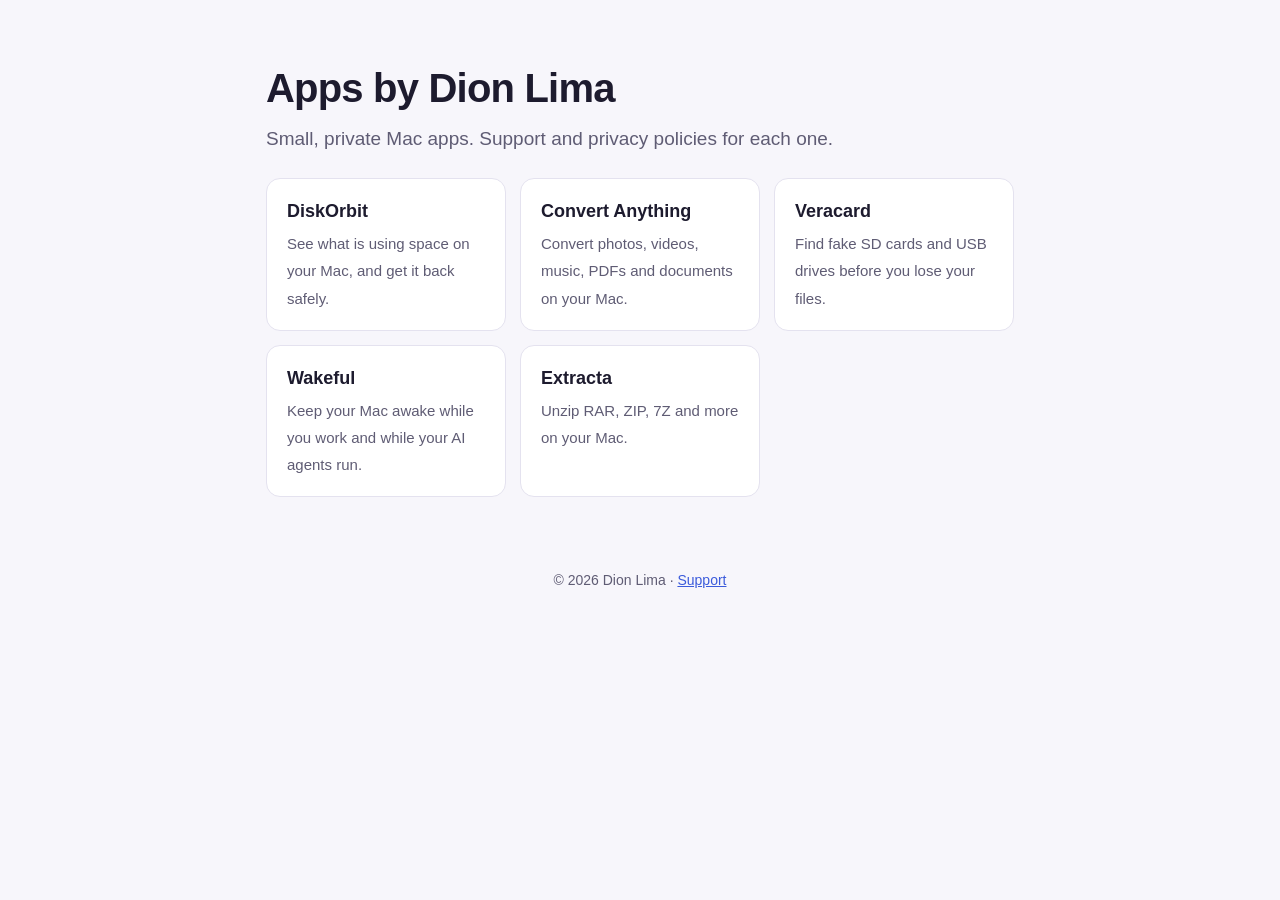
==== index.html @ 75b4b646 "Support and privacy pages for DiskOrbit, Convert Anything and Veracard Co-Authored-By: Claude Opus 5" ====
<!doctype html>
<html lang="en">
<head>
<meta charset="utf-8">
<meta name="viewport" content="width=device-width, initial-scale=1">
<title>Apps by Dion Lima</title>
<link rel="stylesheet" href="style.css">
</head>
<body>
<main>
<h1>Apps by Dion Lima</h1>
<p class="lead">Small, private Mac apps. Support and privacy policies for each one.</p>
<div class="grid">
<a class="card" href="diskorbit/"><strong>DiskOrbit</strong><span>See what is using space on your Mac, and get it back safely.</span></a>
<a class="card" href="convert-anything/"><strong>Convert Anything</strong><span>Convert photos, videos, music, PDFs and documents on your Mac.</span></a>
<a class="card" href="veracard/"><strong>Veracard</strong><span>Find fake SD cards and USB drives before you lose your files.</span></a>
<a class="card" href="https://dionlima1.github.io/wakeful/"><strong>Wakeful</strong><span>Keep your Mac awake while you work and while your AI agents run.</span></a>
<a class="card" href="https://dionlima1.github.io/extracta/"><strong>Extracta</strong><span>Unzip RAR, ZIP, 7Z and more on your Mac.</span></a>
</div>
</main>
<footer>© 2026 Dion Lima · <a href="https://github.com/dionlima1/apps/issues">Support</a></footer>
</body>
</html>
---- style.css ----
:root { --bg:#f7f6fb; --surface:#fff; --ink:#1d1b2e; --muted:#5f5c74; --accent:#3b5bdb; --line:#e4e2ef; }
@media (prefers-color-scheme: dark) { :root { --bg:#0f0e1f; --surface:#1a1930; --ink:#f1f0f8; --muted:#a9a6c2; --accent:#8ea2ff; --line:#2c2a47; } }
* { box-sizing: border-box; }
body { margin:0; background:var(--bg); color:var(--ink); font:17px/1.6 -apple-system,BlinkMacSystemFont,"SF Pro Text","Helvetica Neue",sans-serif; }
main { max-width:780px; margin:0 auto; padding:48px 16px 64px; }
a { color:var(--accent); }
h1 { font-size:clamp(30px,5vw,40px); letter-spacing:-0.02em; margin:8px 0 4px; }
h2 { font-size:22px; margin-top:36px; }
.lead { color:var(--muted); font-size:19px; margin-top:0; }
.meta { color:var(--muted); }
section, details, .card { background:var(--surface); border:1px solid var(--line); border-radius:14px; }
section { padding:8px 22px 18px; margin-top:24px; }
details { padding:14px 18px; margin:10px 0; }
summary { cursor:pointer; font-weight:600; }
details p { color:var(--muted); margin:10px 0 0; }
.grid { display:grid; grid-template-columns:repeat(auto-fit,minmax(220px,1fr)); gap:14px; margin-top:24px; }
.card { padding:18px 20px; text-decoration:none; color:inherit; display:block; }
.card strong { display:block; font-size:18px; margin-bottom:4px; }
.card span { color:var(--muted); font-size:15px; }
footer { text-align:center; color:var(--muted); font-size:14px; padding:8px 16px 40px; }
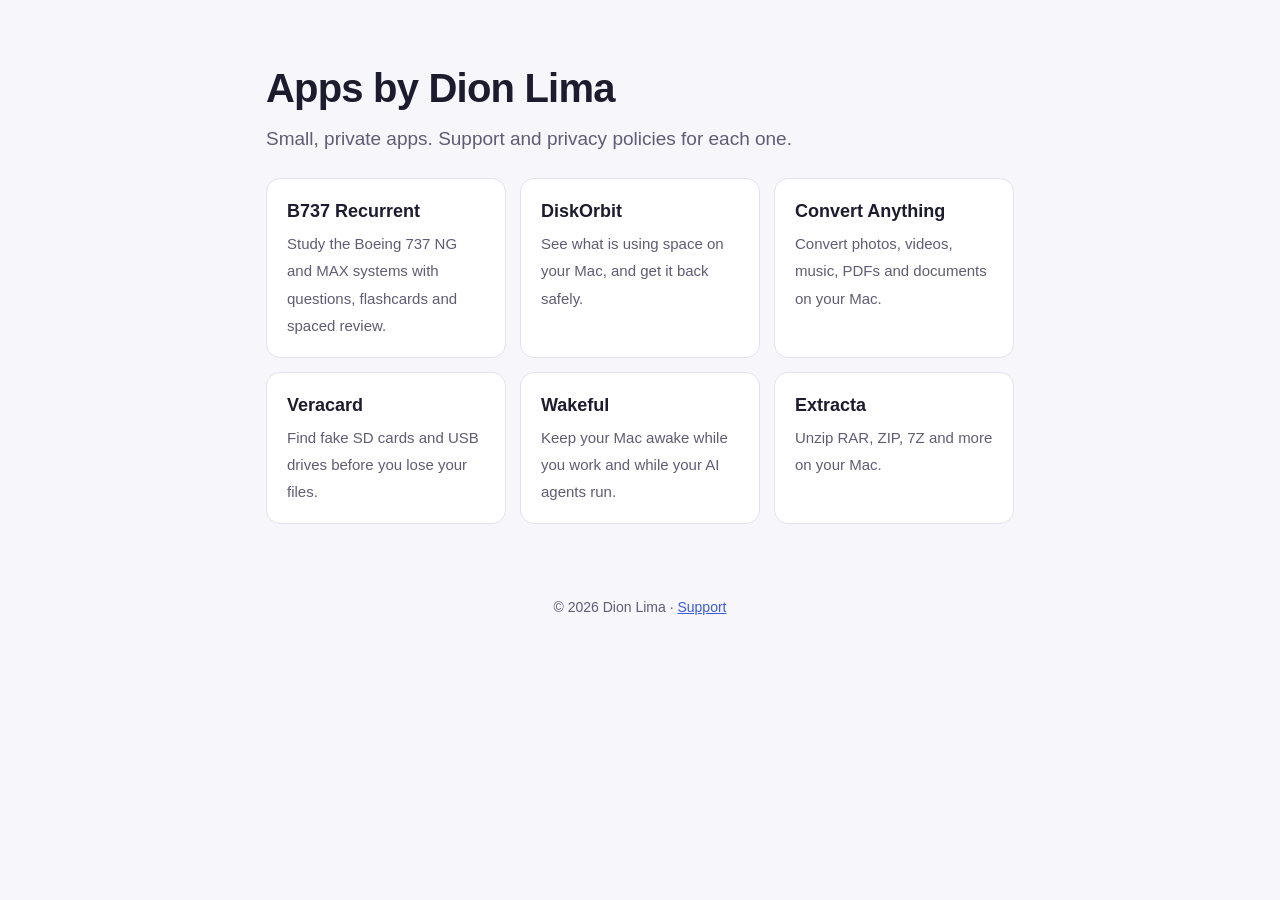
==== commit 9a1762c6: "B737 Recurrent: support and privacy pages Co-Authored-By: Claude Opus 5.5 <noreply@anthropic.com>" ====
--- a/index.html
+++ b/index.html
@@ -9,8 +9,9 @@
 <body>
 <main>
 <h1>Apps by Dion Lima</h1>
-<p class="lead">Small, private Mac apps. Support and privacy policies for each one.</p>
+<p class="lead">Small, private apps. Support and privacy policies for each one.</p>
 <div class="grid">
+<a class="card" href="b737-recurrent/"><strong>B737 Recurrent</strong><span>Study the Boeing 737 NG and MAX systems with questions, flashcards and spaced review.</span></a>
 <a class="card" href="diskorbit/"><strong>DiskOrbit</strong><span>See what is using space on your Mac, and get it back safely.</span></a>
 <a class="card" href="convert-anything/"><strong>Convert Anything</strong><span>Convert photos, videos, music, PDFs and documents on your Mac.</span></a>
 <a class="card" href="veracard/"><strong>Veracard</strong><span>Find fake SD cards and USB drives before you lose your files.</span></a>
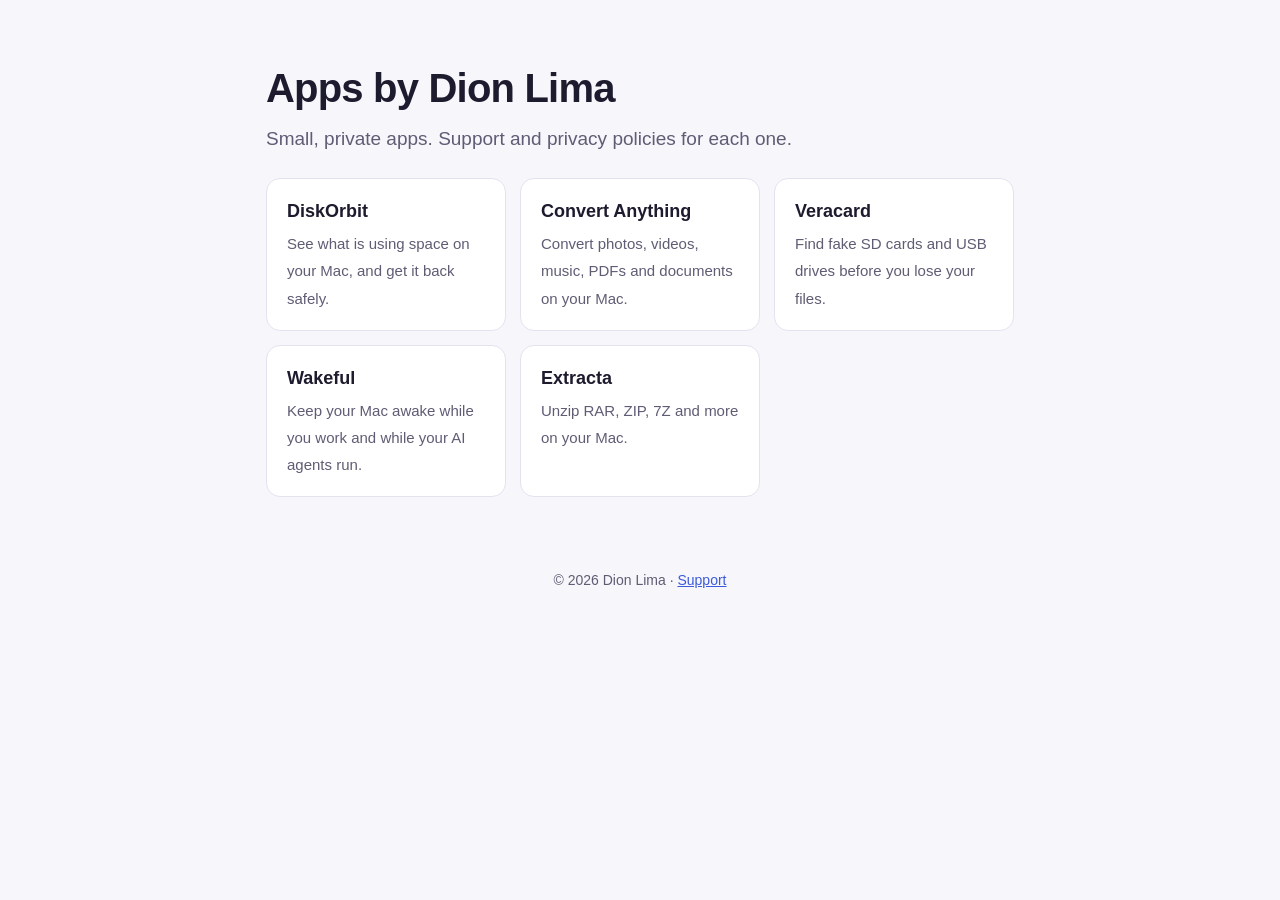
==== commit 01877075: "B737 Recurrent sai daqui: suporte e privacidade agora em jabutilabs.app.br Co-Authored-By: Claude Op" ====
--- a/index.html
+++ b/index.html
@@ -11,7 +11,6 @@
 <h1>Apps by Dion Lima</h1>
 <p class="lead">Small, private apps. Support and privacy policies for each one.</p>
 <div class="grid">
-<a class="card" href="b737-recurrent/"><strong>B737 Recurrent</strong><span>Study the Boeing 737 NG and MAX systems with questions, flashcards and spaced review.</span></a>
 <a class="card" href="diskorbit/"><strong>DiskOrbit</strong><span>See what is using space on your Mac, and get it back safely.</span></a>
 <a class="card" href="convert-anything/"><strong>Convert Anything</strong><span>Convert photos, videos, music, PDFs and documents on your Mac.</span></a>
 <a class="card" href="veracard/"><strong>Veracard</strong><span>Find fake SD cards and USB drives before you lose your files.</span></a>
